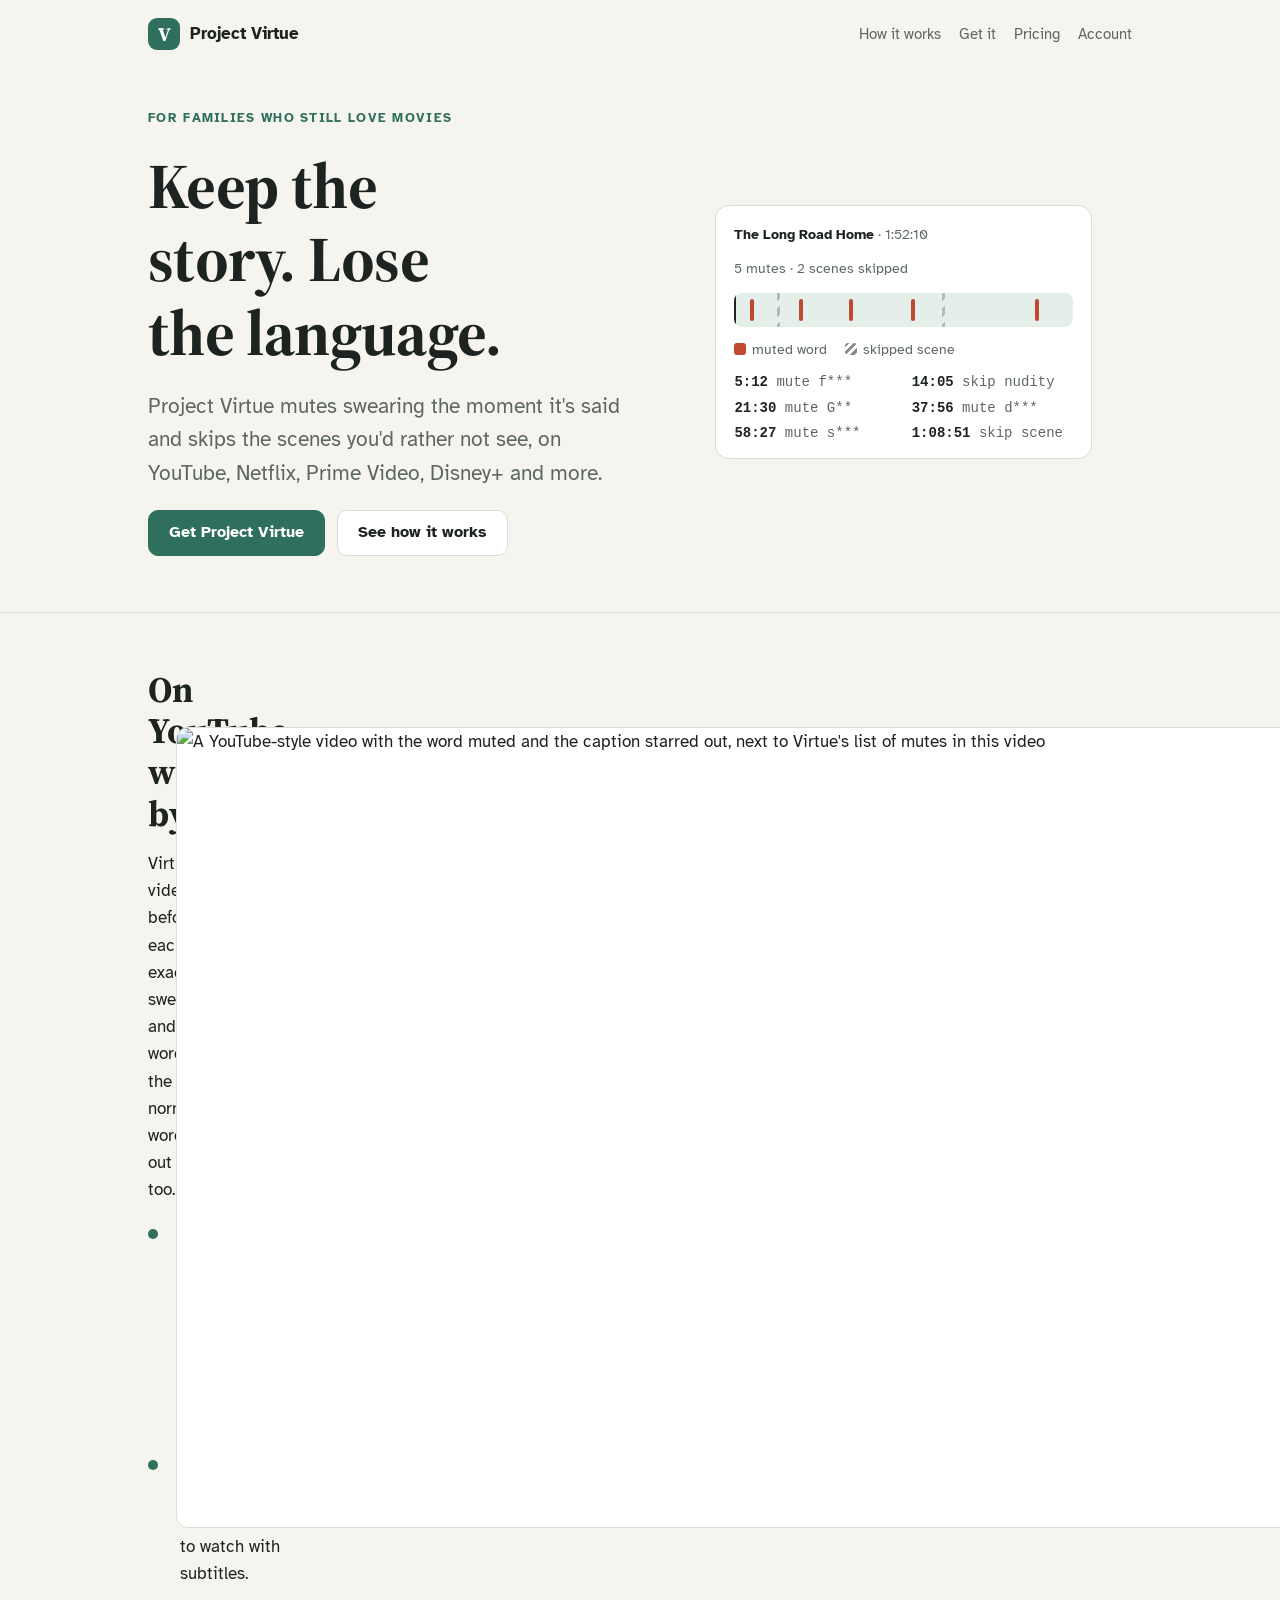
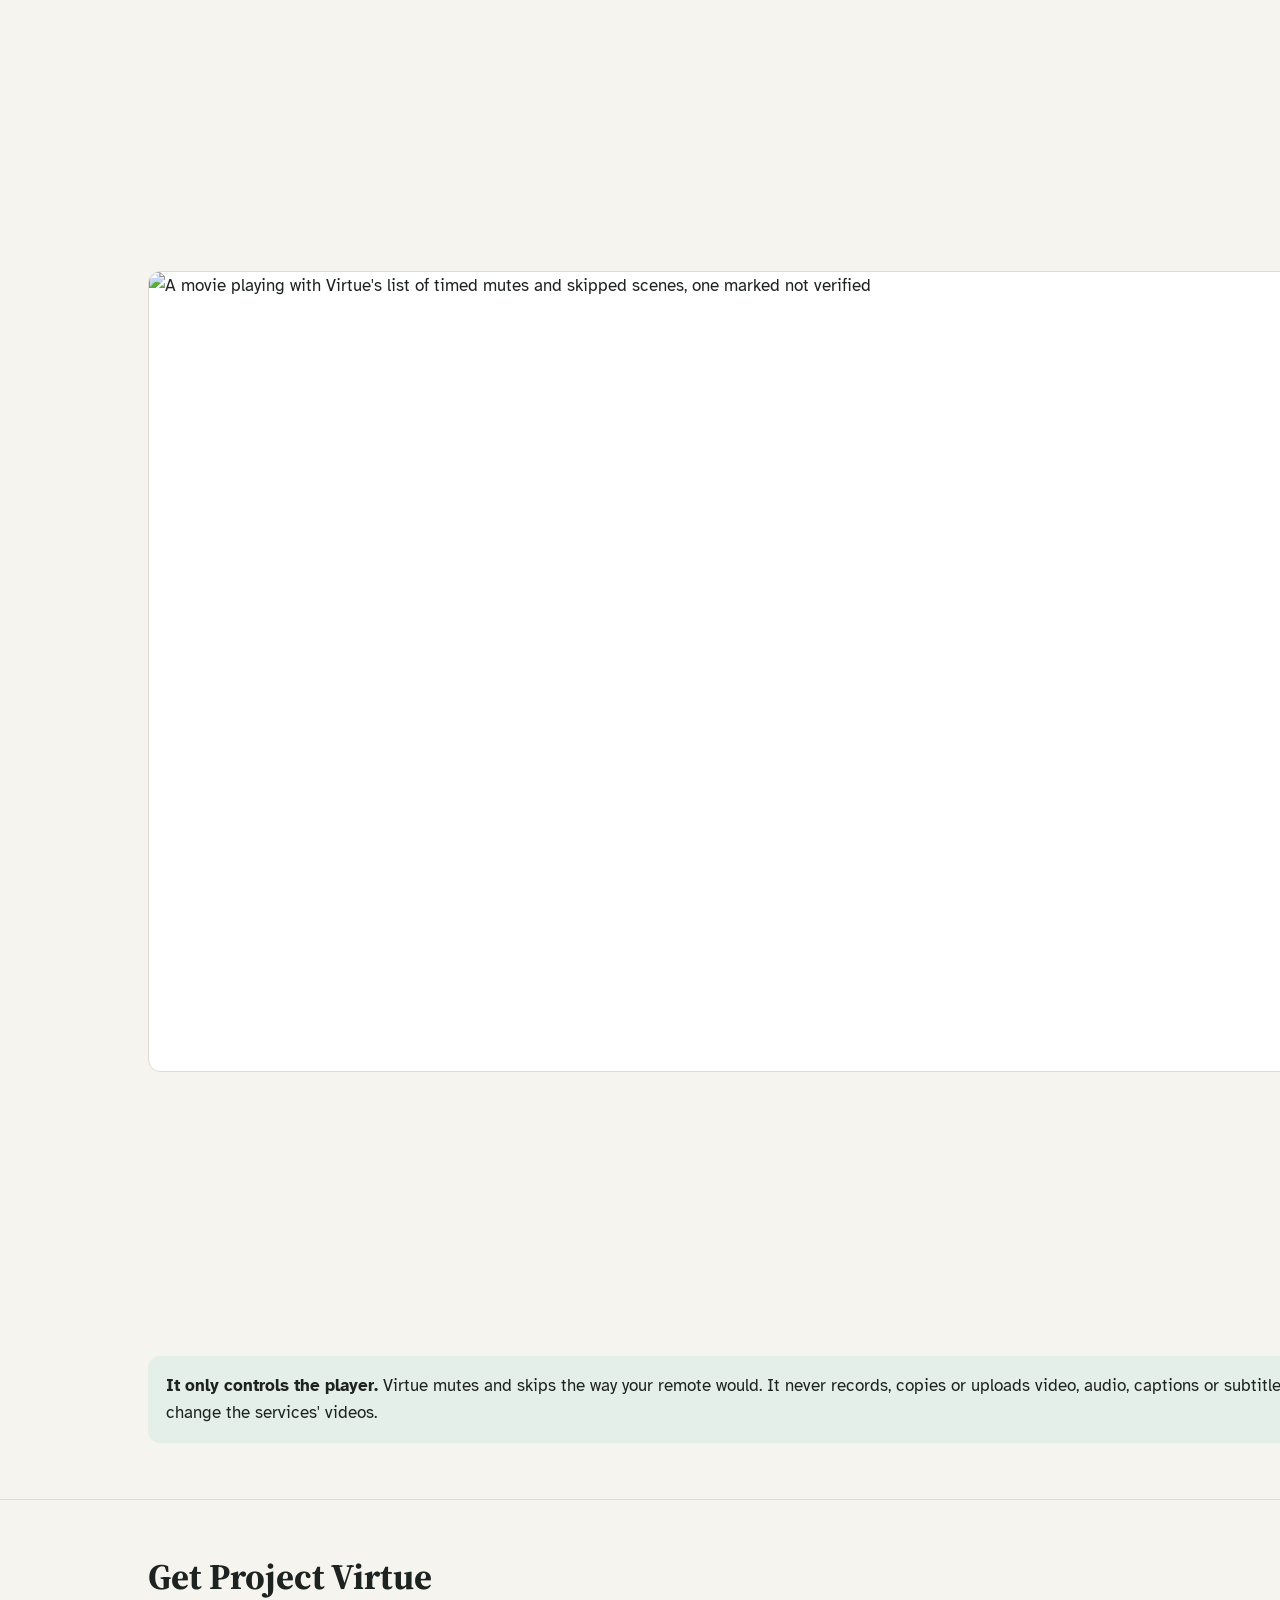
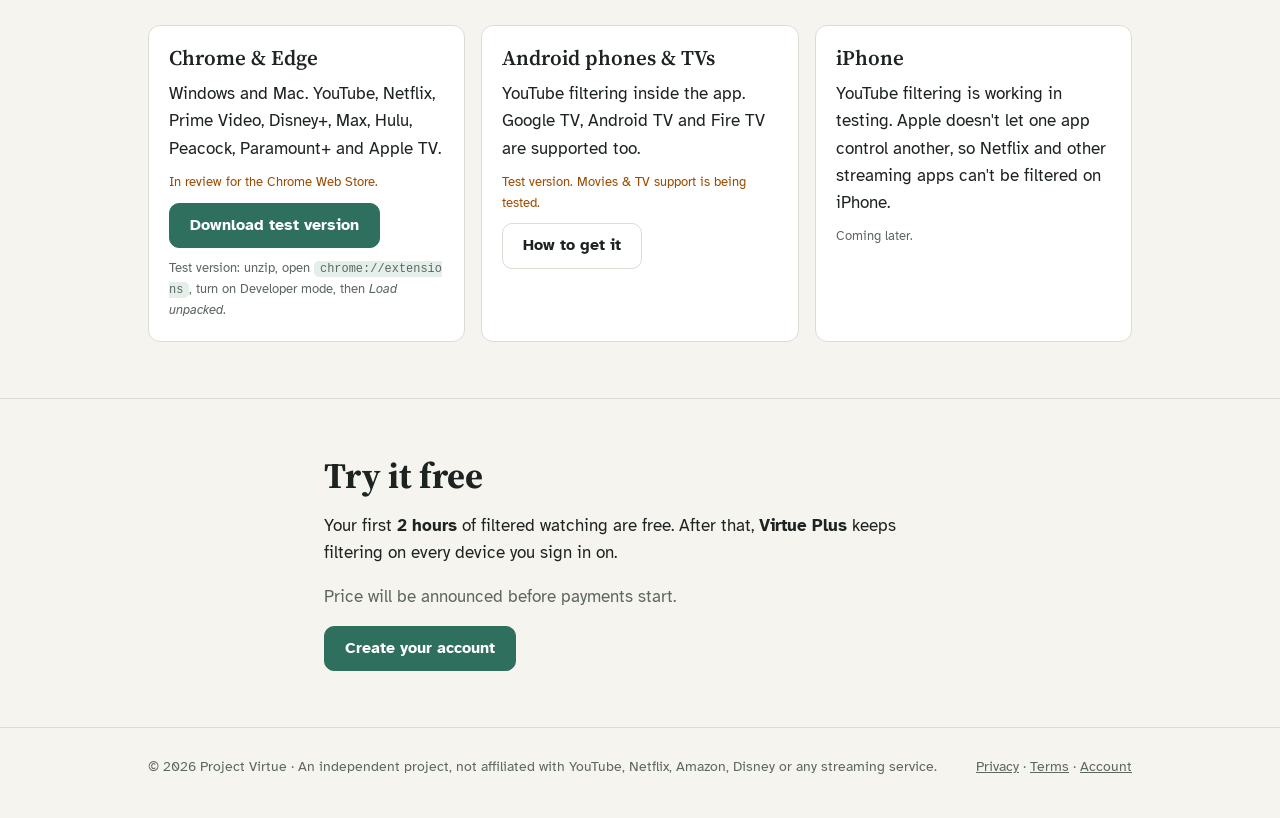
==== index.html @ 2ad658b2 "Add files via upload" ====
<!doctype html>
<html lang="en">
<head>
<meta charset="utf-8">
<meta name="viewport" content="width=device-width, initial-scale=1, viewport-fit=cover">
<title>Project Virtue</title>
<meta name="description" content="Project Virtue mutes swearing on YouTube, and mutes swearing and skips the scenes you choose in movies and TV.">
<link rel="icon" href="img/favicon.png">
<link rel="preconnect" href="https://fonts.googleapis.com">
<link rel="stylesheet" href="https://fonts.googleapis.com/css2?family=Source+Serif+4:opsz,wght@8..60,600;8..60,700&family=Atkinson+Hyperlegible:ital,wght@0,400;0,700;1,400&display=swap">
<link rel="stylesheet" href="site.css">
</head>
<body>
<header class="top">
  <div class="wrap">
    <a class="brand" href="./"><span class="v">V</span>Project Virtue</a>
    <nav>
      <a href="#how">How it works</a>
      <a href="#get">Get it</a>
      <a href="#pricing">Pricing</a>
      <a href="account.html">Account</a>
    </nav>
  </div>
</header>

<main>
  <section class="hero">
    <div class="wrap">
      <div style="display:grid;gap:20px">
        <p class="eyebrow">For families who still love movies</p>
        <h1>Keep the story. Lose the language.</h1>
        <p class="lede">Project Virtue mutes swearing the moment it's said and skips the scenes you'd rather not see, on YouTube, Netflix, Prime Video, Disney+ and more.</p>
        <div class="row">
          <a class="btn primary" href="#get">Get Project Virtue</a>
          <a class="btn" href="#how">See how it works</a>
        </div>
      </div>

      <figure class="timeline" aria-label="Example: what Virtue does across one movie">
        <div class="meta"><span><b>The Long Road Home</b> · 1:52:10</span><span>5 mutes · 2 scenes skipped</span></div>
        <div class="track" aria-hidden="true">
          <i class="m" style="left:4.6%"></i><i class="m" style="left:19.2%"></i><i class="m" style="left:33.8%"></i>
          <i class="s" style="left:12.5%;width:0.9%"></i>
          <i class="m" style="left:52.1%"></i>
          <i class="s" style="left:61.4%;width:0.8%"></i>
          <i class="m" style="left:88.7%"></i>
          <i class="playhead"></i>
        </div>
        <div class="legend"><span class="lm">muted word</span><span class="ls">skipped scene</span></div>
        <div class="events">
          <span><b>5:12</b> mute f***</span>
          <span><b>14:05</b> skip nudity</span>
          <span><b>21:30</b> mute G**</span>
          <span><b>37:56</b> mute d***</span>
          <span><b>58:27</b> mute s***</span>
          <span><b>1:08:51</b> skip scene</span>
        </div>
      </figure>
    </div>
  </section>

  <section class="band" id="how">
    <div class="wrap">
      <div class="split">
        <div style="display:grid;gap:16px">
          <h2>On YouTube, word by word</h2>
          <p>Virtue reads a video's captions before you get to each line, works out exactly when each swear is spoken, and mutes just that word. The rest of the sentence plays normally. Swear words are starred out in the captions too.</p>
          <ul class="points">
            <li><span><b>Choose what counts:</b> strong swearing, mild swearing, taking God's name in vain, slurs, plus your own words.</span></li>
            <li><span><b>Works with captions off.</b> You don't have to watch with subtitles.</span></li>
          </ul>
        </div>
        <img class="shot" src="img/youtube.jpg" alt="A YouTube-style video with the word muted and the caption starred out, next to Virtue's list of mutes in this video" width="1280" height="800" loading="lazy">
      </div>

      <div class="split flip">
        <div style="display:grid;gap:16px">
          <h2>Movies and TV, scene by scene</h2>
          <p>On streaming services, Virtue mutes swearing found in the subtitles and skips scenes using timestamps shared by the community: nudity, sexual content, graphic violence, or whatever you choose.</p>
          <ul class="points">
            <li><span><b>Verified or not, you'll know.</b> Timestamps a verified reviewer hasn't checked yet are clearly marked, and you can turn them off.</span></li>
            <li><span><b>Tag as you watch.</b> A key press marks a missed word or scene, and your tags help everyone once they're reviewed.</span></li>
          </ul>
        </div>
        <img class="shot" src="img/movies.jpg" alt="A movie playing with Virtue's list of timed mutes and skipped scenes, one marked not verified" width="1280" height="800" loading="lazy">
      </div>

      <div class="note"><p><b>It only controls the player.</b> Virtue mutes and skips the way your remote would. It never records, copies or uploads video, audio, captions or subtitles, and it doesn't change the services' videos.</p></div>
    </div>
  </section>

  <section class="band" id="get">
    <div class="wrap">
      <h2>Get Project Virtue</h2>
      <div class="cards">
        <div class="card">
          <h3>Chrome &amp; Edge</h3>
          <p>Windows and Mac. YouTube, Netflix, Prime Video, Disney+, Max, Hulu, Peacock, Paramount+ and Apple TV.</p>
          <p class="tag soon" id="storeTag">In review for the Chrome Web Store.</p>
          <div class="row">
            <a class="btn primary" id="storeLink" href="downloads/ProjectVirtue-extension.zip">Download test version</a>
          </div>
          <p class="tag">Test version: unzip, open <code>chrome://extensions</code>, turn on Developer mode, then <i>Load unpacked</i>.</p>
        </div>
        <div class="card">
          <h3>Android phones &amp; TVs</h3>
          <p>YouTube filtering inside the app. Google TV, Android TV and Fire TV are supported too.</p>
          <p class="tag soon">Test version. Movies &amp; TV support is being tested.</p>
          <div class="row"><a class="btn" href="android.html">How to get it</a></div>
        </div>
        <div class="card">
          <h3>iPhone</h3>
          <p>YouTube filtering is working in testing. Apple doesn't let one app control another, so Netflix and other streaming apps can't be filtered on iPhone.</p>
          <p class="tag">Coming later.</p>
        </div>
      </div>
    </div>
  </section>

  <section class="band" id="pricing">
    <div class="wrap narrow" style="display:grid;gap:16px">
      <h2>Try it free</h2>
      <p id="pricingText">Your first <b><span data-trial-hours>2</span> hours</b> of filtered watching are free. After that, <b data-plan-name>Virtue Plus</b> keeps filtering on every device you sign in on.</p>
      <p class="tag" id="priceLine" style="color:var(--muted)">Price will be announced before payments start.</p>
      <div class="row"><a class="btn primary" href="account.html">Create your account</a></div>
    </div>
  </section>
</main>

<footer>
  <div class="wrap">
    <span>© 2026 Project Virtue · An independent project, not affiliated with YouTube, Netflix, Amazon, Disney or any streaming service.</span>
    <span><a href="privacy.html">Privacy</a> · <a href="terms.html">Terms</a> · <a href="account.html">Account</a></span>
  </div>
</footer>

<script src="config.js"></script>
<script>
  // Live trial length and price from the shared database (the same settings the apps use).
  (function () {
    var c = window.VIRTUE_CONFIG;
    if (!c || !window.fetch) return;
    fetch(c.supabaseUrl + "/rest/v1/rpc/get_config", { method: "POST",
      headers: { apikey: c.supabaseKey, "Content-Type": "application/json" }, body: "{}" })
      .then(function (r) { return r.ok ? r.json() : null; })
      .then(function (cfg) {
        if (!cfg) return;
        document.querySelectorAll("[data-trial-hours]").forEach(function (el) { el.textContent = cfg.trial_hours; });
        document.querySelectorAll("[data-plan-name]").forEach(function (el) { el.textContent = cfg.plan_name || "Virtue Plus"; });
        var line = document.getElementById("priceLine");
        if (!cfg.paywall_enabled) line.textContent = "Free for everyone while Project Virtue is in testing.";
        else if (cfg.price_label) line.textContent = (cfg.plan_name || "Virtue Plus") + ": " + cfg.price_label + ". Cancel any time.";
        if (cfg.store_url) {
          var a = document.getElementById("storeLink");
          a.href = cfg.store_url; a.textContent = "Add to Chrome";
          document.getElementById("storeTag").textContent = "Free on the Chrome Web Store.";
        }
      }).catch(function () {});
  })();
</script>
</body>
</html>
---- site.css ----
[hidden] { display: none !important; }
/* Project Virtue website.
   Layout: one centred reading column (≈64rem) with full-width bands; the hero shows a
   film timeline with mute marks and skipped scenes, the thing Virtue actually produces. */
:root {
  --bg: #f6f4ef;
  --paper: #ffffff;
  --ink: #1d2320;
  --muted: #5d6762;
  --line: #dcdcd4;
  --accent: #2f6f5e;
  --accent-ink: #ffffff;
  --accent-soft: #e4efea;
  --mute: #c2492f;          /* mute marks on the timeline */
  --skip: #8a8f8c;          /* skipped scenes */
  --warn: #9a4b00;
  --warn-soft: #fbeedd;
  --display: "Source Serif 4", Georgia, "Times New Roman", serif;
  --body: "Atkinson Hyperlegible", system-ui, -apple-system, "Segoe UI", sans-serif;
  --mono: ui-monospace, "SFMono-Regular", Consolas, monospace;
  color-scheme: light;
}
@media (prefers-color-scheme: dark) {
  :root:not([data-theme="light"]) {
    --bg: #121514; --paper: #1b1f1d; --ink: #e9ece9; --muted: #a3ada8; --line: #2e3431;
    --accent: #6cc2a6; --accent-ink: #0d1a15; --accent-soft: #1d2d27; --mute: #ef7d63; --skip: #6f7672;
    --warn: #ffb36b; --warn-soft: #33261a; color-scheme: dark;
  }
}
:root[data-theme="dark"] {
  --bg: #121514; --paper: #1b1f1d; --ink: #e9ece9; --muted: #a3ada8; --line: #2e3431;
  --accent: #6cc2a6; --accent-ink: #0d1a15; --accent-soft: #1d2d27; --mute: #ef7d63; --skip: #6f7672;
  --warn: #ffb36b; --warn-soft: #33261a; color-scheme: dark;
}

* { box-sizing: border-box; }
html { -webkit-text-size-adjust: 100%; }
body { margin: 0; background: var(--bg); color: var(--ink); font: 17px/1.6 var(--body); }
img { max-width: 100%; height: auto; display: block; }
a { color: var(--accent); }
a:focus-visible, button:focus-visible, input:focus-visible { outline: 3px solid var(--accent); outline-offset: 2px; }

.wrap { max-width: 64rem; margin: 0 auto;
  padding-left: max(20px, env(safe-area-inset-left, 0px)); padding-right: max(20px, env(safe-area-inset-right, 0px)); }
.narrow { max-width: 42rem; }

/* header */
.top { padding-block: 18px; }
.top .wrap { display: flex; align-items: center; justify-content: space-between; gap: 16px; flex-wrap: wrap; }
.brand { display: inline-flex; align-items: center; gap: 10px; color: var(--ink); text-decoration: none; font-weight: 700; }
.brand .v { width: 32px; height: 32px; border-radius: 9px; background: var(--accent); color: var(--accent-ink);
  display: inline-grid; place-items: center; font-family: var(--display); font-size: 19px; }
nav { display: flex; gap: 18px; flex-wrap: wrap; }
nav a { color: var(--muted); text-decoration: none; font-size: 15px; }
nav a:hover, nav a[aria-current] { color: var(--ink); }

h1, h2, h3 { font-family: var(--display); line-height: 1.15; text-wrap: balance; margin: 0; }
h1 { font-size: clamp(36px, 6.4vw, 64px); font-weight: 700; letter-spacing: -0.01em; }
h2 { font-size: clamp(26px, 3.6vw, 36px); font-weight: 700; }
h3 { font-size: 21px; font-weight: 600; }
p { margin: 0; }
.lede { font-size: clamp(18px, 2.1vw, 21px); color: var(--muted); max-width: 36rem; }
.eyebrow { font-size: 13px; text-transform: uppercase; letter-spacing: .1em; color: var(--accent); font-weight: 700; }

/* buttons */
.btn { display: inline-flex; align-items: center; justify-content: center; gap: 8px; padding: 12px 20px; border-radius: 10px;
  border: 1px solid var(--line); background: var(--paper); color: var(--ink); font: 600 16px/1.2 var(--body);
  text-decoration: none; cursor: pointer; }
.btn:hover { border-color: var(--muted); }
.btn.primary { background: var(--accent); border-color: var(--accent); color: var(--accent-ink); }
.btn.primary:hover { filter: brightness(1.06); }
.btn[disabled] { opacity: .55; cursor: default; }
.btn .g { font-weight: 800; color: #4285f4; }
.row { display: flex; gap: 12px; flex-wrap: wrap; align-items: center; }

/* hero */
.hero { padding-block: 40px 56px; }
.hero .wrap { display: grid; gap: 28px; }
.timeline { background: var(--paper); border: 1px solid var(--line); border-radius: 14px; padding: 18px 18px 14px; display: grid; gap: 12px; }
.timeline .meta { display: flex; justify-content: space-between; gap: 12px; font-size: 14px; color: var(--muted); flex-wrap: wrap; }
.timeline .meta b { color: var(--ink); font-weight: 700; }
.track { position: relative; height: 34px; border-radius: 8px; background: var(--accent-soft); overflow: hidden; }
.track .playhead { position: absolute; top: 0; bottom: 0; width: 2px; background: var(--ink); left: 0;
  animation: play 14s linear infinite; }
@keyframes play { from { left: 0; } to { left: 100%; } }
@media (prefers-reduced-motion: reduce) { .track .playhead { animation: none; left: 38%; } }
.track .m { position: absolute; top: 6px; bottom: 6px; width: 4px; border-radius: 2px; background: var(--mute); }
.track .s { position: absolute; top: 0; bottom: 0; background: repeating-linear-gradient(135deg, var(--skip) 0 6px, transparent 6px 11px); opacity: .55; }
.legend { display: flex; gap: 18px; flex-wrap: wrap; font-size: 14px; color: var(--muted); }
.legend span::before { content: ""; display: inline-block; width: 12px; height: 12px; border-radius: 3px; margin-right: 6px; vertical-align: -1px; }
.legend .lm::before { background: var(--mute); }
.legend .ls::before { background: repeating-linear-gradient(135deg, var(--skip) 0 3px, transparent 3px 6px); }
.events { display: grid; grid-template-columns: repeat(auto-fill, minmax(150px, 1fr)); gap: 6px 16px; font: 14px/1.4 var(--mono); color: var(--muted); }
.events b { color: var(--ink); font-weight: 600; font-variant-numeric: tabular-nums; }

/* sections */
section.band { padding-block: 56px; border-top: 1px solid var(--line); }
section.band .wrap { display: grid; gap: 28px; }
.split { display: grid; gap: 28px; align-items: center; }
@media (min-width: 860px) {
  .hero .wrap { grid-template-columns: 1.05fr 1fr; align-items: center; gap: 48px; }
  .split { grid-template-columns: 1fr 1.25fr; }
  .split.flip > :first-child { order: 2; }
}
.split > * { min-width: 0; }
.shot { border-radius: 12px; border: 1px solid var(--line); overflow: hidden; background: var(--paper); }
.points { display: grid; gap: 14px; padding: 0; margin: 0; list-style: none; }
.points li { display: grid; grid-template-columns: 22px 1fr; gap: 10px; }
.points li::before { content: ""; width: 10px; height: 10px; border-radius: 50%; background: var(--accent); margin-top: 9px; }
.points b { font-weight: 700; }

.cards { display: grid; gap: 16px; grid-template-columns: repeat(auto-fit, minmax(240px, 1fr)); }
.card { background: var(--paper); border: 1px solid var(--line); border-radius: 12px; padding: 20px; display: grid; gap: 10px; align-content: start; }
.card .tag { font-size: 13px; color: var(--muted); }
.card .tag.soon { color: var(--warn); }

.note { background: var(--accent-soft); border-radius: 12px; padding: 16px 18px; }
.warnbox { background: var(--warn-soft); color: var(--warn); border-radius: 10px; padding: 12px 14px; }

/* forms */
label.field { display: grid; gap: 6px; font-size: 15px; color: var(--muted); }
input[type=email], input[type=text] { font: 16px var(--body); padding: 11px 12px; border-radius: 9px; border: 1px solid var(--line);
  background: var(--bg); color: var(--ink); width: 100%; min-width: 0; }
.inline { display: flex; gap: 10px; flex-wrap: wrap; }
.inline input { flex: 1 1 220px; }

/* plan meter */
.meter { height: 10px; border-radius: 6px; background: var(--accent-soft); overflow: hidden; }
.meter > i { display: block; height: 100%; background: var(--accent); }
.kv { display: grid; grid-template-columns: max-content 1fr; gap: 6px 16px; font-size: 15px; }
.kv dt { color: var(--muted); }
.kv dd { margin: 0; font-variant-numeric: tabular-nums; }

/* prose pages */
.prose { display: grid; gap: 14px; }
.prose h2 { font-size: 24px; margin-top: 18px; }
.prose ul { margin: 0; padding-left: 22px; display: grid; gap: 4px; }
.table-wrap { overflow-x: auto; border: 1px solid var(--line); border-radius: 10px; background: var(--paper); }
table { border-collapse: collapse; width: 100%; min-width: 540px; font-size: 15px; }
th, td { text-align: left; vertical-align: top; padding: 10px 12px; border-bottom: 1px solid var(--line); }
th { font-size: 13px; text-transform: uppercase; letter-spacing: .06em; color: var(--muted); }
tr:last-child td { border-bottom: 0; }
code, .addr { font-family: var(--mono); font-size: .92em; background: var(--accent-soft); padding: 1px 6px; border-radius: 5px; word-break: break-all; }

footer { border-top: 1px solid var(--line); padding-block: 28px 40px; color: var(--muted); font-size: 14px; }
footer .wrap { display: flex; justify-content: space-between; gap: 16px; flex-wrap: wrap; }
footer a { color: var(--muted); }
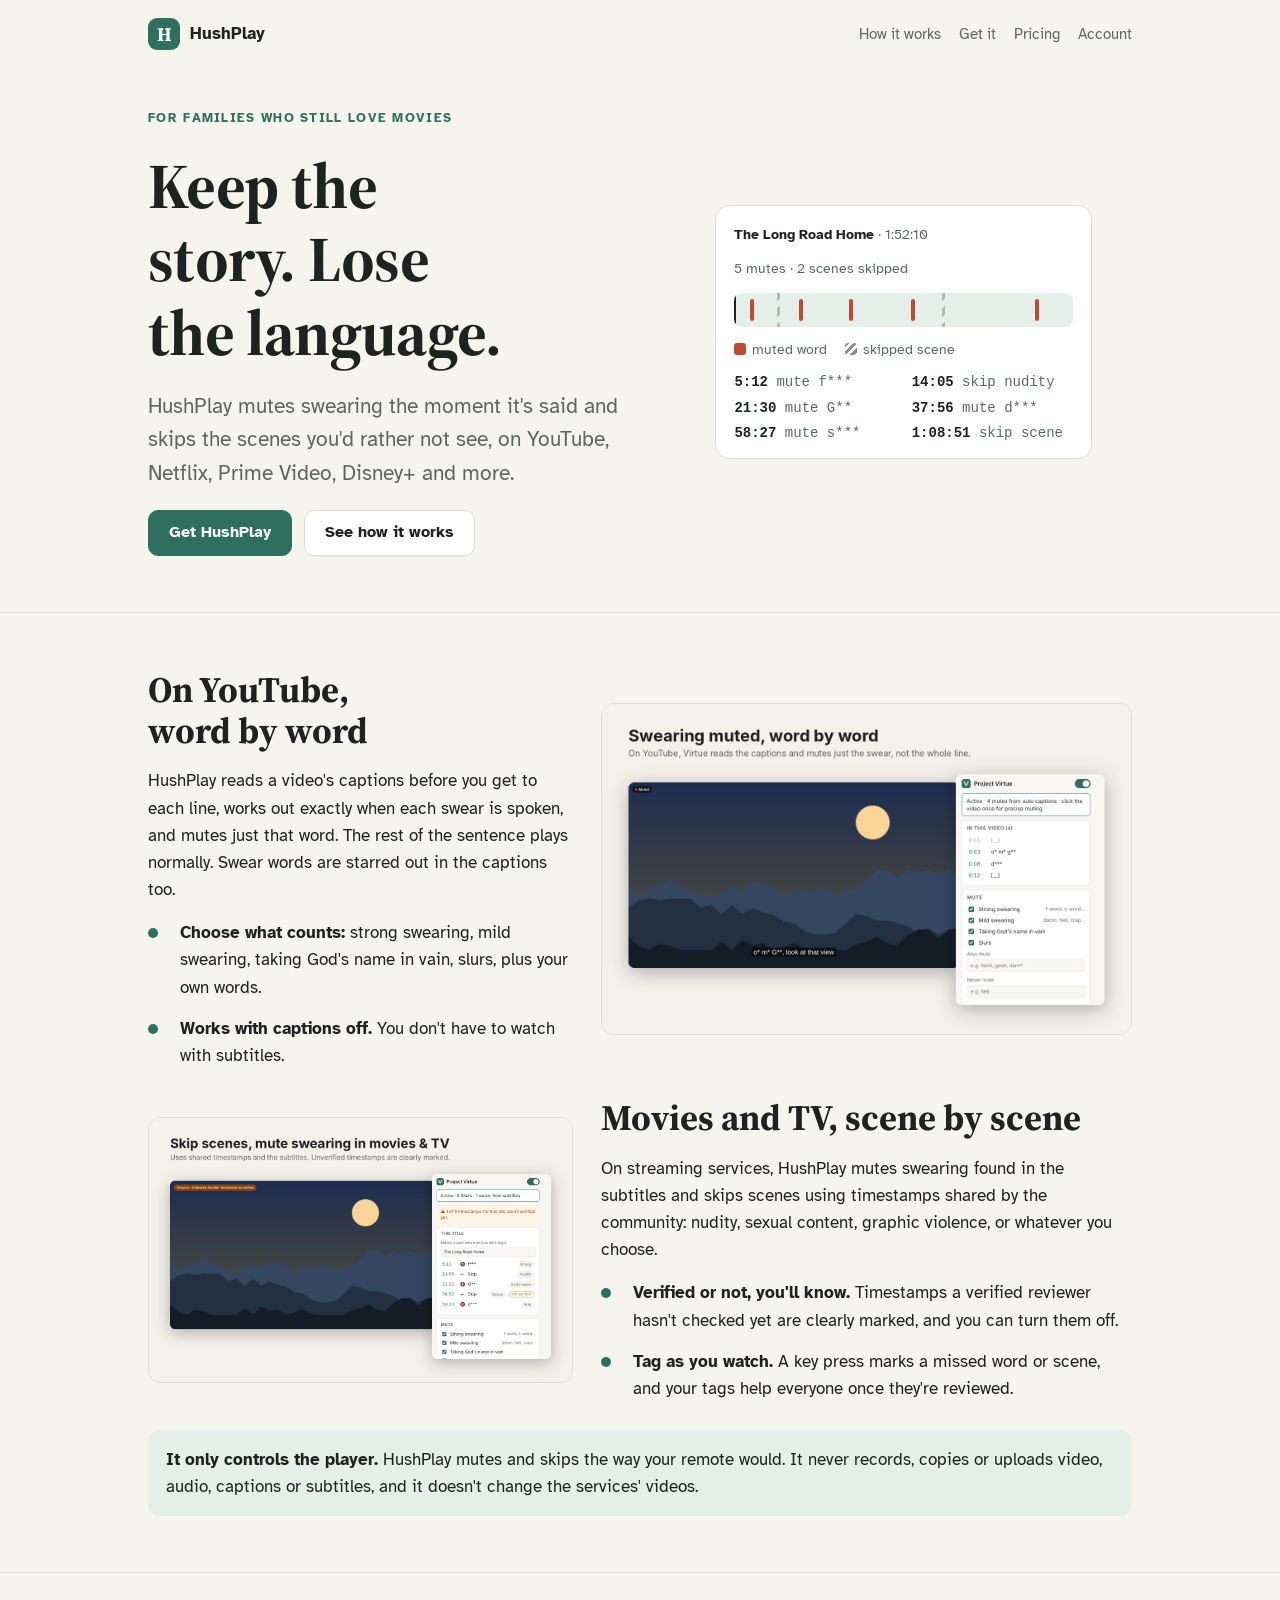
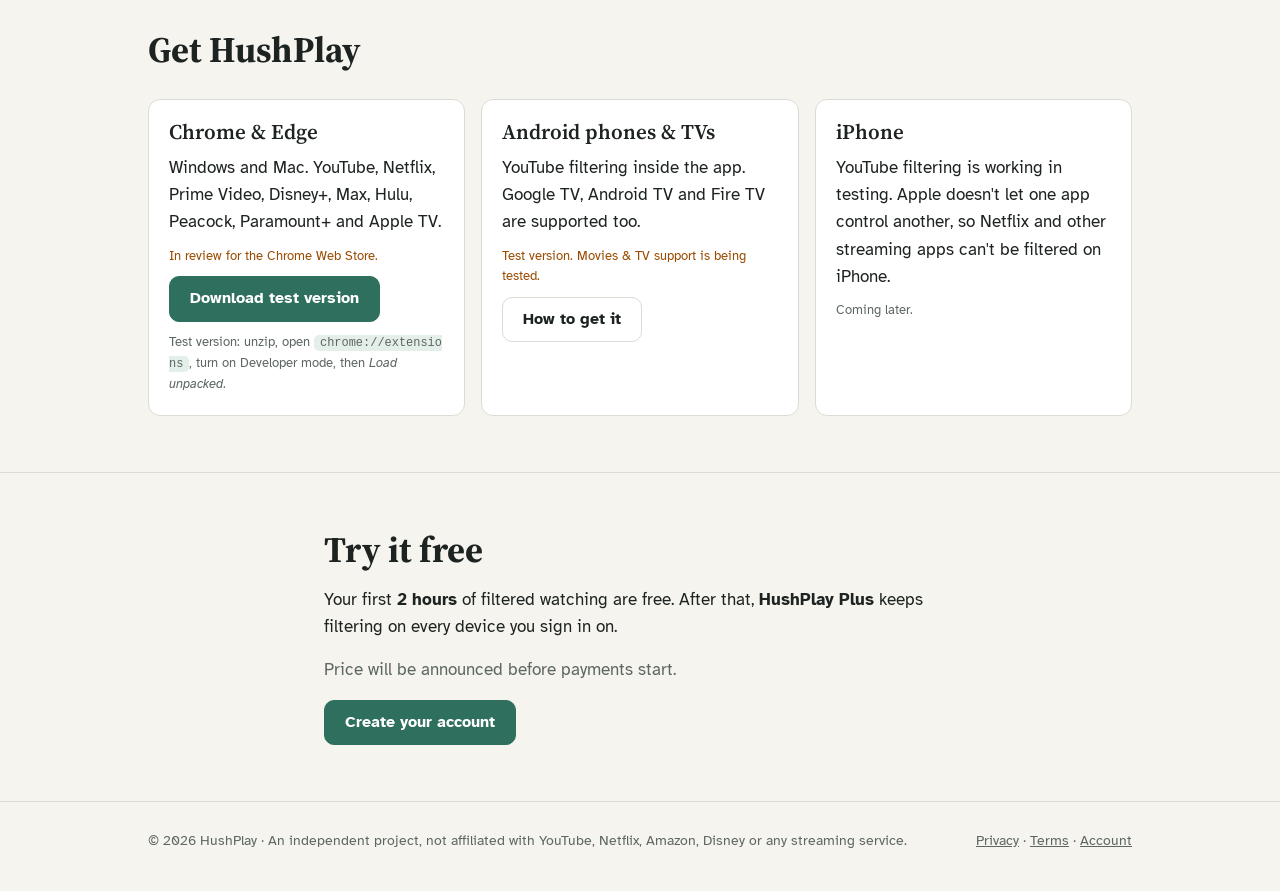
==== commit 7883b542: "Add files via upload" ====
--- a/index.html
+++ b/index.html
@@ -3,8 +3,8 @@
 <head>
 <meta charset="utf-8">
 <meta name="viewport" content="width=device-width, initial-scale=1, viewport-fit=cover">
-<title>Project Virtue</title>
-<meta name="description" content="Project Virtue mutes swearing on YouTube, and mutes swearing and skips the scenes you choose in movies and TV.">
+<title>HushPlay</title>
+<meta name="description" content="HushPlay mutes swearing on YouTube, and mutes swearing and skips the scenes you choose in movies and TV.">
 <link rel="icon" href="img/favicon.png">
 <link rel="preconnect" href="https://fonts.googleapis.com">
 <link rel="stylesheet" href="https://fonts.googleapis.com/css2?family=Source+Serif+4:opsz,wght@8..60,600;8..60,700&family=Atkinson+Hyperlegible:ital,wght@0,400;0,700;1,400&display=swap">
@@ -13,7 +13,7 @@
 <body>
 <header class="top">
   <div class="wrap">
-    <a class="brand" href="./"><span class="v">V</span>Project Virtue</a>
+    <a class="brand" href="./"><span class="v">H</span>HushPlay</a>
     <nav>
       <a href="#how">How it works</a>
       <a href="#get">Get it</a>
@@ -29,14 +29,14 @@
       <div style="display:grid;gap:20px">
         <p class="eyebrow">For families who still love movies</p>
         <h1>Keep the story. Lose the language.</h1>
-        <p class="lede">Project Virtue mutes swearing the moment it's said and skips the scenes you'd rather not see, on YouTube, Netflix, Prime Video, Disney+ and more.</p>
+        <p class="lede">HushPlay mutes swearing the moment it's said and skips the scenes you'd rather not see, on YouTube, Netflix, Prime Video, Disney+ and more.</p>
         <div class="row">
-          <a class="btn primary" href="#get">Get Project Virtue</a>
+          <a class="btn primary" href="#get">Get HushPlay</a>
           <a class="btn" href="#how">See how it works</a>
         </div>
       </div>
 
-      <figure class="timeline" aria-label="Example: what Virtue does across one movie">
+      <figure class="timeline" aria-label="Example: what HushPlay does across one movie">
         <div class="meta"><span><b>The Long Road Home</b> · 1:52:10</span><span>5 mutes · 2 scenes skipped</span></div>
         <div class="track" aria-hidden="true">
           <i class="m" style="left:4.6%"></i><i class="m" style="left:19.2%"></i><i class="m" style="left:33.8%"></i>
@@ -64,41 +64,41 @@
       <div class="split">
         <div style="display:grid;gap:16px">
           <h2>On YouTube, word by word</h2>
-          <p>Virtue reads a video's captions before you get to each line, works out exactly when each swear is spoken, and mutes just that word. The rest of the sentence plays normally. Swear words are starred out in the captions too.</p>
+          <p>HushPlay reads a video's captions before you get to each line, works out exactly when each swear is spoken, and mutes just that word. The rest of the sentence plays normally. Swear words are starred out in the captions too.</p>
           <ul class="points">
             <li><span><b>Choose what counts:</b> strong swearing, mild swearing, taking God's name in vain, slurs, plus your own words.</span></li>
             <li><span><b>Works with captions off.</b> You don't have to watch with subtitles.</span></li>
           </ul>
         </div>
-        <img class="shot" src="img/youtube.jpg" alt="A YouTube-style video with the word muted and the caption starred out, next to Virtue's list of mutes in this video" width="1280" height="800" loading="lazy">
+        <img class="shot" src="img/youtube.jpg" alt="A YouTube-style video with the word muted and the caption starred out, next to HushPlay's list of mutes in this video" width="1280" height="800" loading="lazy">
       </div>
 
       <div class="split flip">
         <div style="display:grid;gap:16px">
           <h2>Movies and TV, scene by scene</h2>
-          <p>On streaming services, Virtue mutes swearing found in the subtitles and skips scenes using timestamps shared by the community: nudity, sexual content, graphic violence, or whatever you choose.</p>
+          <p>On streaming services, HushPlay mutes swearing found in the subtitles and skips scenes using timestamps shared by the community: nudity, sexual content, graphic violence, or whatever you choose.</p>
           <ul class="points">
             <li><span><b>Verified or not, you'll know.</b> Timestamps a verified reviewer hasn't checked yet are clearly marked, and you can turn them off.</span></li>
             <li><span><b>Tag as you watch.</b> A key press marks a missed word or scene, and your tags help everyone once they're reviewed.</span></li>
           </ul>
         </div>
-        <img class="shot" src="img/movies.jpg" alt="A movie playing with Virtue's list of timed mutes and skipped scenes, one marked not verified" width="1280" height="800" loading="lazy">
+        <img class="shot" src="img/movies.jpg" alt="A movie playing with HushPlay's list of timed mutes and skipped scenes, one marked not verified" width="1280" height="800" loading="lazy">
       </div>
 
-      <div class="note"><p><b>It only controls the player.</b> Virtue mutes and skips the way your remote would. It never records, copies or uploads video, audio, captions or subtitles, and it doesn't change the services' videos.</p></div>
+      <div class="note"><p><b>It only controls the player.</b> HushPlay mutes and skips the way your remote would. It never records, copies or uploads video, audio, captions or subtitles, and it doesn't change the services' videos.</p></div>
     </div>
   </section>
 
   <section class="band" id="get">
     <div class="wrap">
-      <h2>Get Project Virtue</h2>
+      <h2>Get HushPlay</h2>
       <div class="cards">
         <div class="card">
           <h3>Chrome &amp; Edge</h3>
           <p>Windows and Mac. YouTube, Netflix, Prime Video, Disney+, Max, Hulu, Peacock, Paramount+ and Apple TV.</p>
           <p class="tag soon" id="storeTag">In review for the Chrome Web Store.</p>
           <div class="row">
-            <a class="btn primary" id="storeLink" href="downloads/ProjectVirtue-extension.zip">Download test version</a>
+            <a class="btn primary" id="storeLink" href="downloads/HushPlay-extension.zip">Download test version</a>
           </div>
           <p class="tag">Test version: unzip, open <code>chrome://extensions</code>, turn on Developer mode, then <i>Load unpacked</i>.</p>
         </div>
@@ -120,7 +120,7 @@
   <section class="band" id="pricing">
     <div class="wrap narrow" style="display:grid;gap:16px">
       <h2>Try it free</h2>
-      <p id="pricingText">Your first <b><span data-trial-hours>2</span> hours</b> of filtered watching are free. After that, <b data-plan-name>Virtue Plus</b> keeps filtering on every device you sign in on.</p>
+      <p id="pricingText">Your first <b><span data-trial-hours>2</span> hours</b> of filtered watching are free. After that, <b data-plan-name>HushPlay Plus</b> keeps filtering on every device you sign in on.</p>
       <p class="tag" id="priceLine" style="color:var(--muted)">Price will be announced before payments start.</p>
       <div class="row"><a class="btn primary" href="account.html">Create your account</a></div>
     </div>
@@ -129,7 +129,7 @@
 
 <footer>
   <div class="wrap">
-    <span>© 2026 Project Virtue · An independent project, not affiliated with YouTube, Netflix, Amazon, Disney or any streaming service.</span>
+    <span>© 2026 HushPlay · An independent project, not affiliated with YouTube, Netflix, Amazon, Disney or any streaming service.</span>
     <span><a href="privacy.html">Privacy</a> · <a href="terms.html">Terms</a> · <a href="account.html">Account</a></span>
   </div>
 </footer>
@@ -146,10 +146,10 @@
       .then(function (cfg) {
         if (!cfg) return;
         document.querySelectorAll("[data-trial-hours]").forEach(function (el) { el.textContent = cfg.trial_hours; });
-        document.querySelectorAll("[data-plan-name]").forEach(function (el) { el.textContent = cfg.plan_name || "Virtue Plus"; });
+        document.querySelectorAll("[data-plan-name]").forEach(function (el) { el.textContent = cfg.plan_name || "HushPlay Plus"; });
         var line = document.getElementById("priceLine");
-        if (!cfg.paywall_enabled) line.textContent = "Free for everyone while Project Virtue is in testing.";
-        else if (cfg.price_label) line.textContent = (cfg.plan_name || "Virtue Plus") + ": " + cfg.price_label + ". Cancel any time.";
+        if (!cfg.paywall_enabled) line.textContent = "Free for everyone while HushPlay is in testing.";
+        else if (cfg.price_label) line.textContent = (cfg.plan_name || "HushPlay Plus") + ": " + cfg.price_label + ". Cancel any time.";
         if (cfg.store_url) {
           var a = document.getElementById("storeLink");
           a.href = cfg.store_url; a.textContent = "Add to Chrome";
--- a/site.css
+++ b/site.css
@@ -1,7 +1,7 @@
 [hidden] { display: none !important; }
-/* Project Virtue website.
+/* HushPlay website.
    Layout: one centred reading column (≈64rem) with full-width bands; the hero shows a
-   film timeline with mute marks and skipped scenes, the thing Virtue actually produces. */
+   film timeline with mute marks and skipped scenes, the thing HushPlay actually produces. */
 :root {
   --bg: #f6f4ef;
   --paper: #ffffff;
@@ -145,3 +145,19 @@
 footer { border-top: 1px solid var(--line); padding-block: 28px 40px; color: var(--muted); font-size: 14px; }
 footer .wrap { display: flex; justify-content: space-between; gap: 16px; flex-wrap: wrap; }
 footer a { color: var(--muted); }
+
+/* settings profiles */
+.proflist { list-style: none; margin: 0; padding: 0; display: grid; gap: 10px; }
+.prof { border: 1px solid var(--line); border-radius: 10px; padding: 12px 14px; display: grid; gap: 10px; background: var(--bg); }
+.pill { font-size: 13px; padding: 2px 10px; border-radius: 999px; background: var(--accent-soft); color: var(--accent); font-weight: 700; }
+.btn.small { padding: 7px 12px; font-size: 15px; }
+.profedit { display: grid; gap: 8px; border-top: 1px solid var(--line); padding-top: 10px; }
+.profedit .lbl { margin: 6px 0 0; font-weight: 700; font-size: 15px; }
+.profedit .field { display: grid; gap: 4px; font-size: 15px; color: var(--muted); }
+.profedit input[type=text], .profedit select { font: inherit; padding: 9px 10px; border-radius: 8px; border: 1px solid var(--line); background: var(--paper); color: var(--ink); max-width: 100%; }
+.check { display: flex; align-items: center; gap: 8px; font-size: 15px; }
+
+/* referrals */
+.refcode { display: flex; align-items: baseline; gap: 12px; flex-wrap: wrap; }
+.refcode span { color: var(--muted); font-size: 15px; }
+.refcode b { font: 700 26px/1.1 var(--mono); letter-spacing: .12em; }
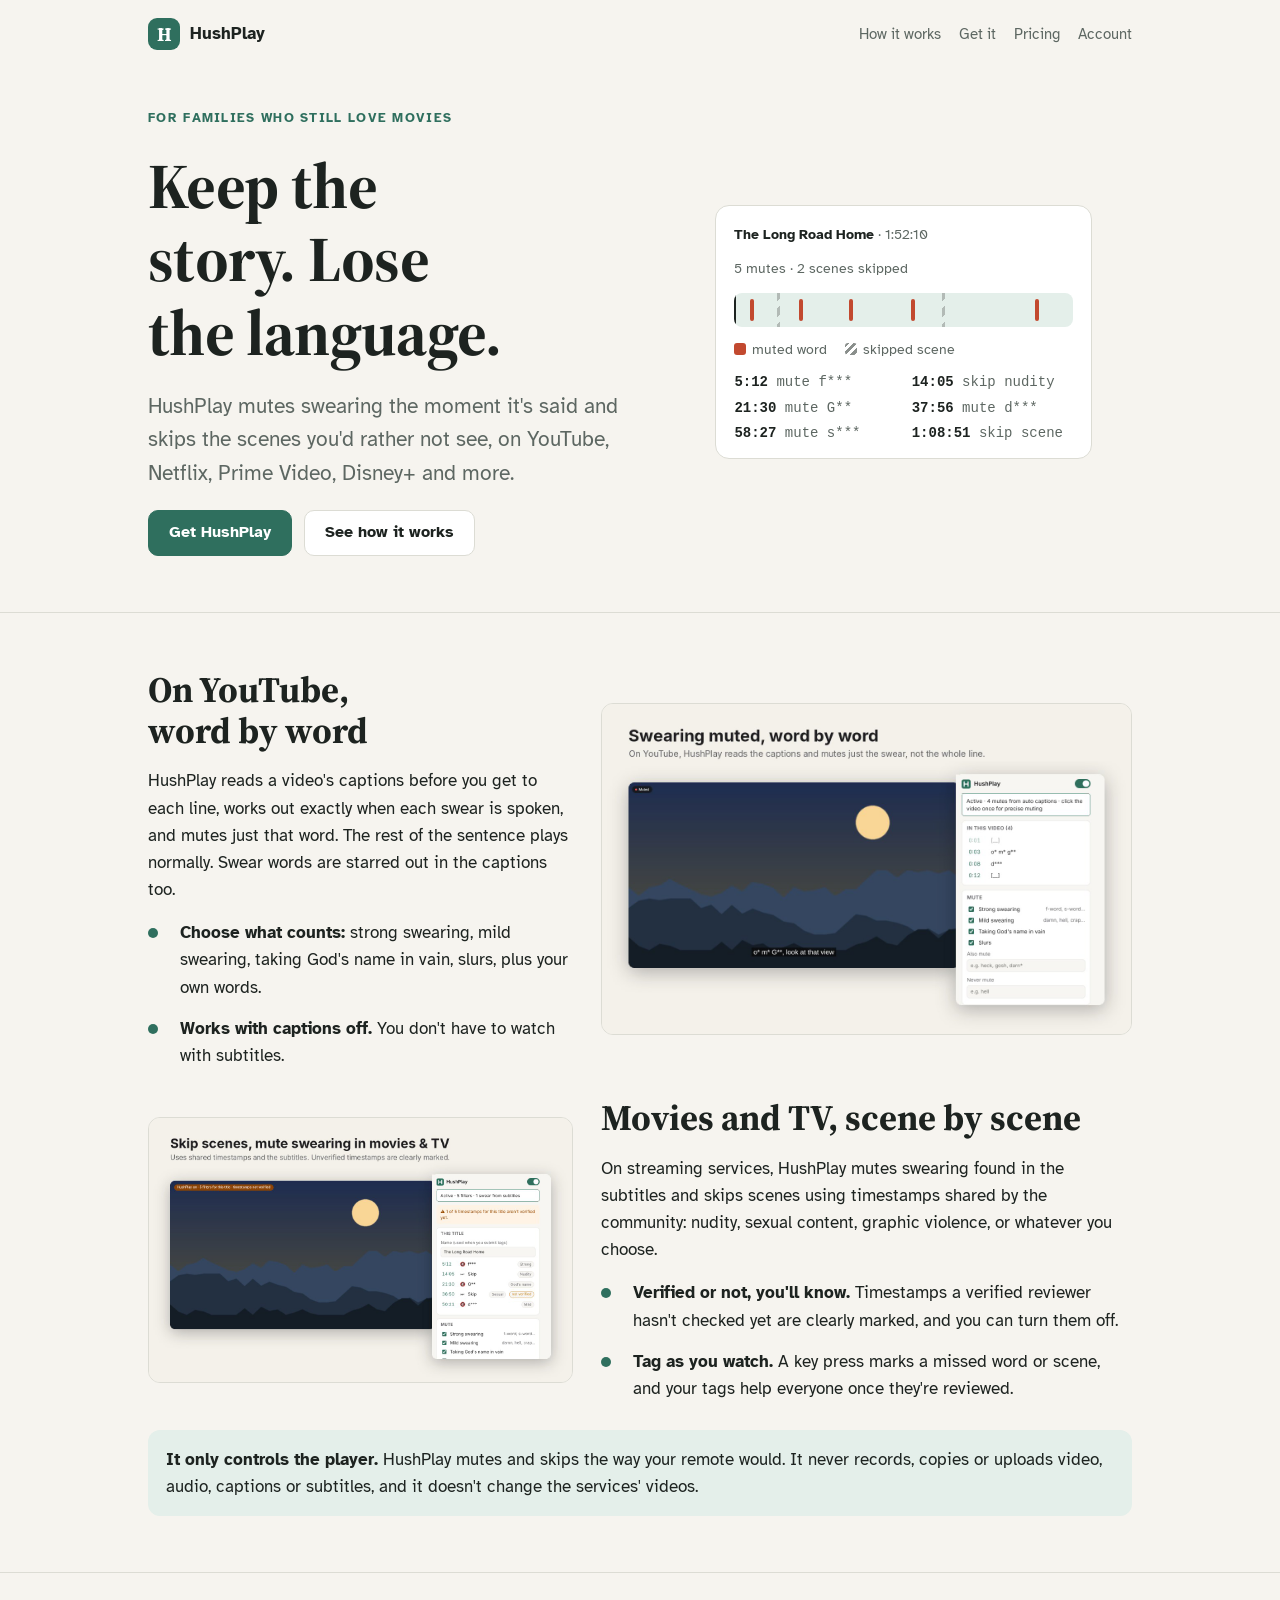
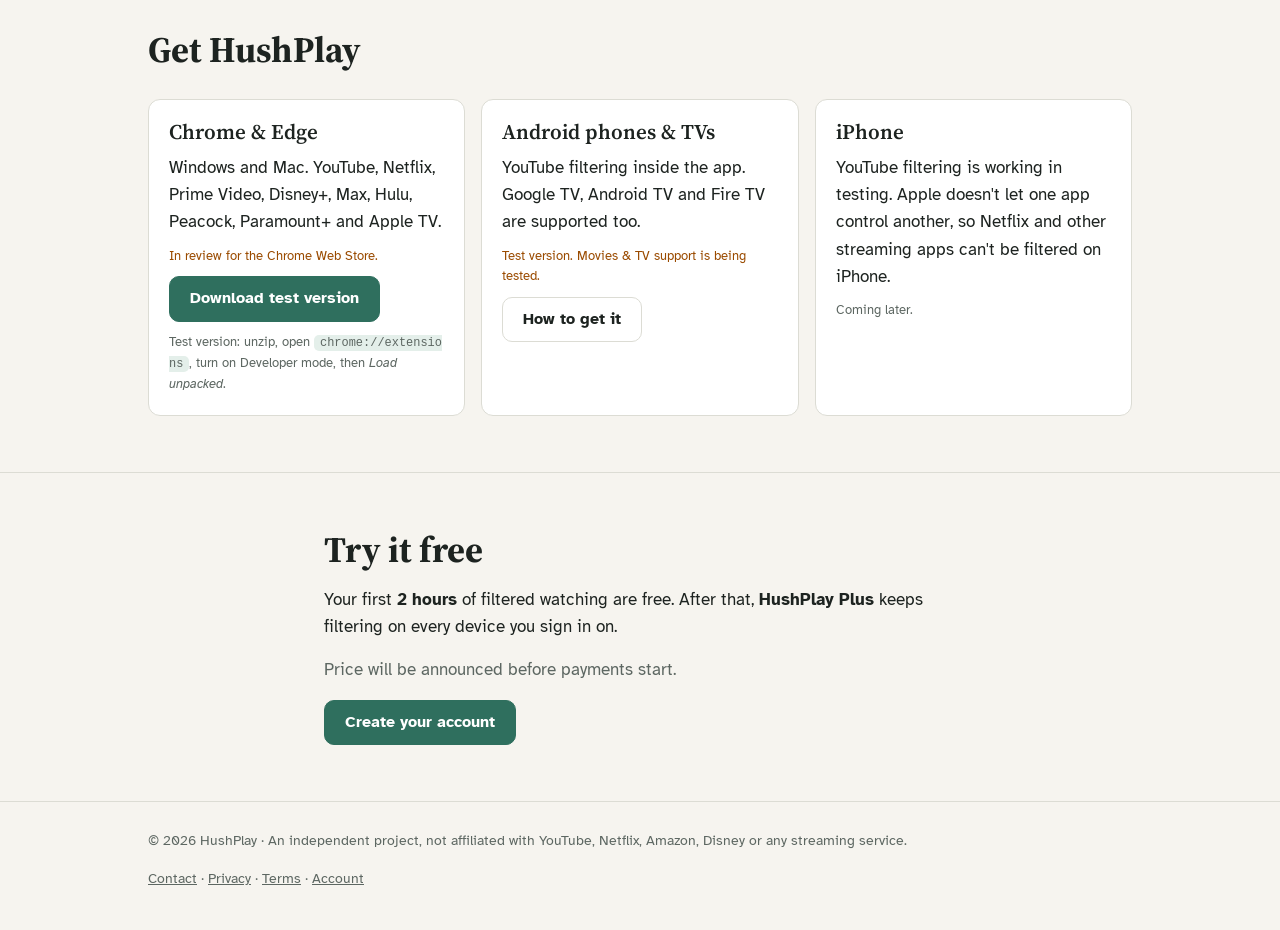
==== commit 6ec2106e: "Add business contact email hush.play.co@gmail.com" ====
--- a/index.html
+++ b/index.html
@@ -130,7 +130,7 @@
 <footer>
   <div class="wrap">
     <span>© 2026 HushPlay · An independent project, not affiliated with YouTube, Netflix, Amazon, Disney or any streaming service.</span>
-    <span><a href="privacy.html">Privacy</a> · <a href="terms.html">Terms</a> · <a href="account.html">Account</a></span>
+    <span><a href="mailto:hush.play.co@gmail.com">Contact</a> · <a href="privacy.html">Privacy</a> · <a href="terms.html">Terms</a> · <a href="account.html">Account</a></span>
   </div>
 </footer>
 
